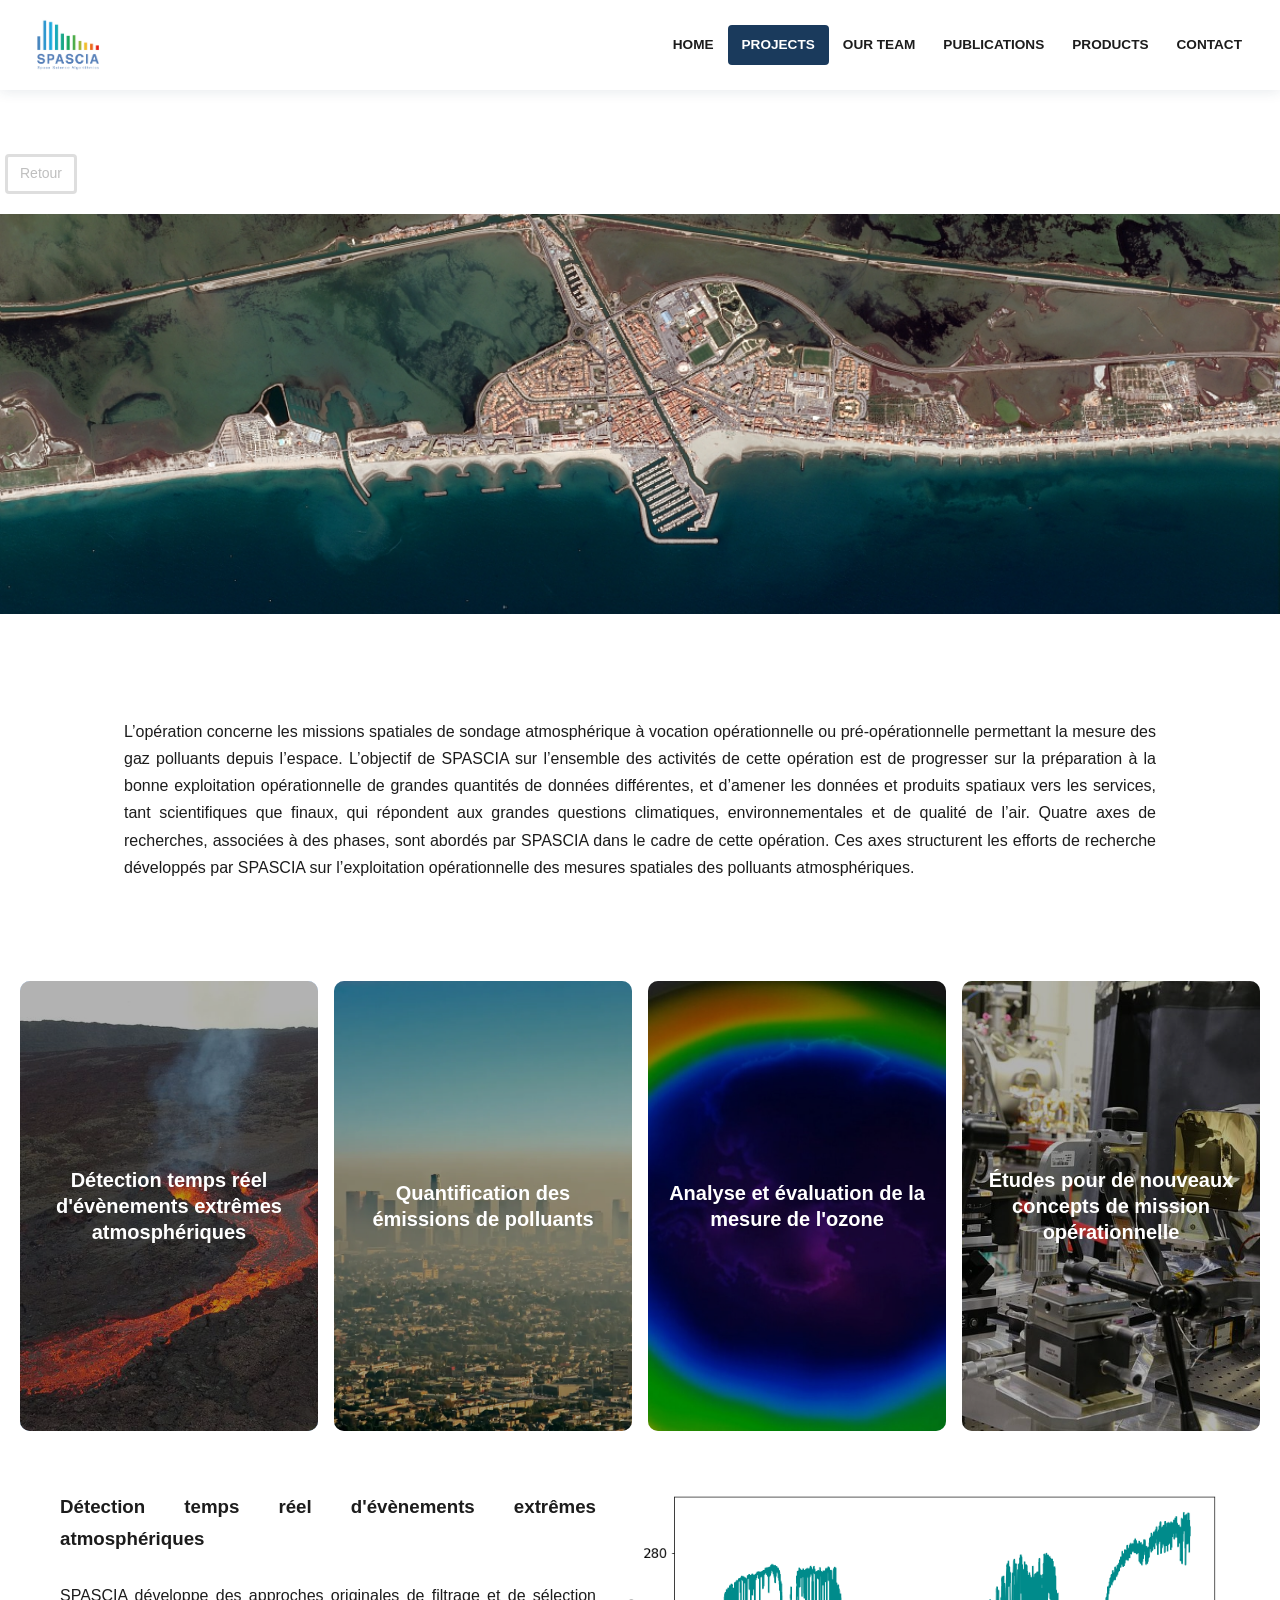
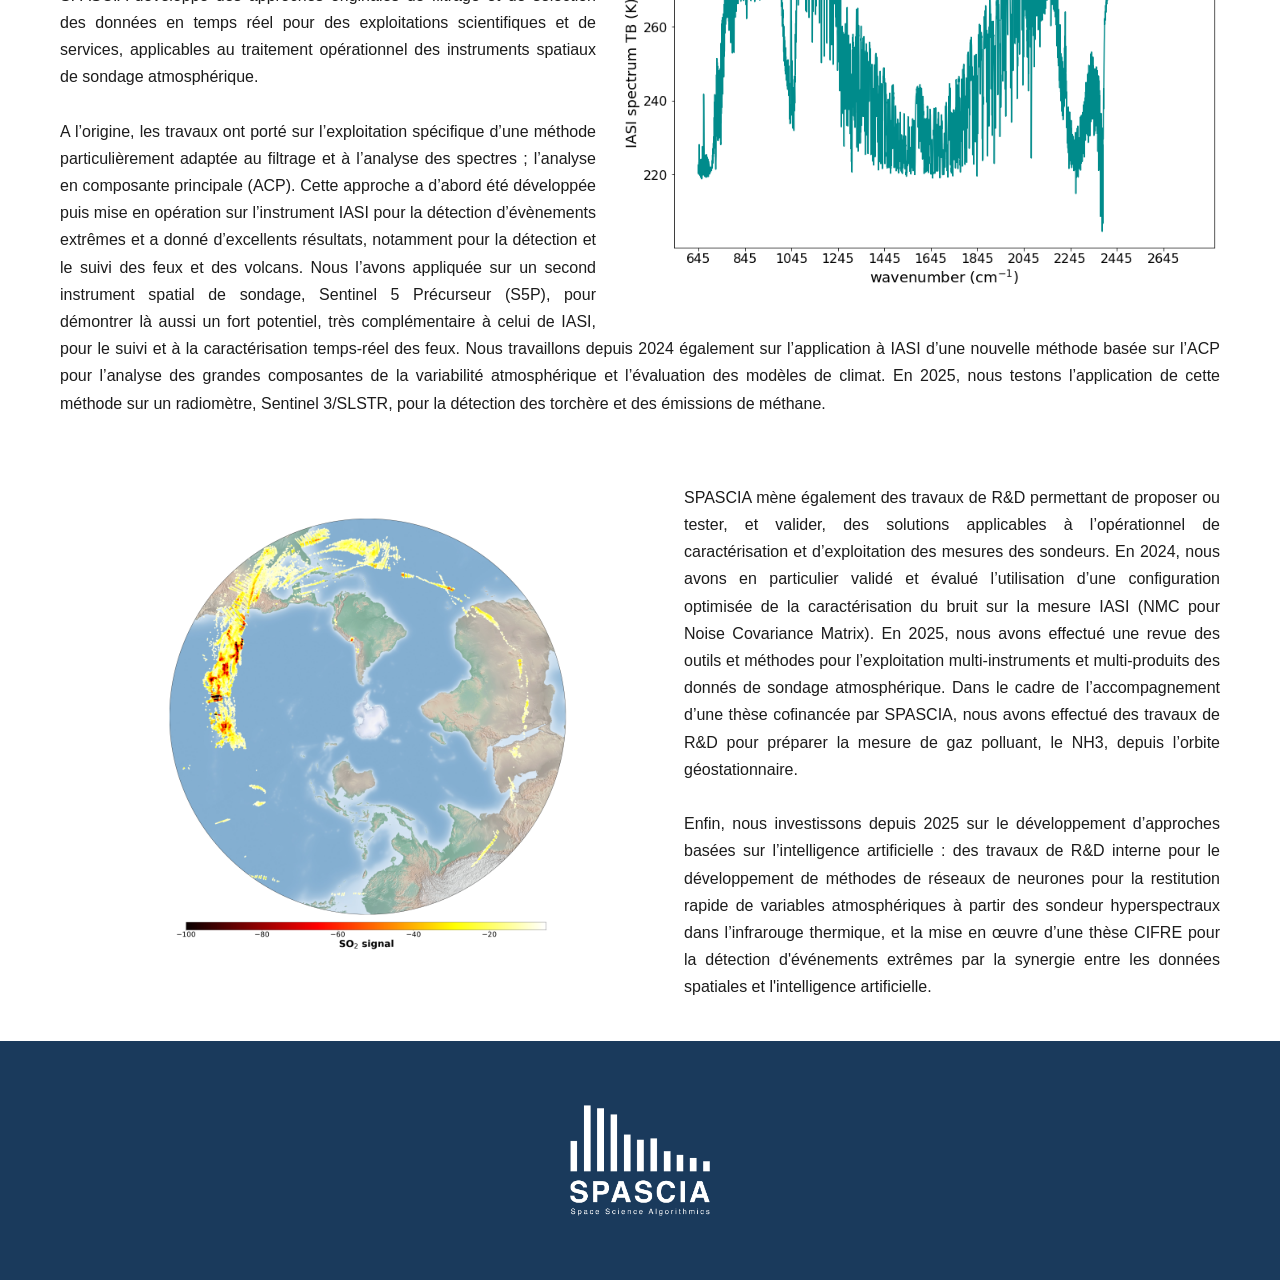
==== SpasciaV1/exomcash.html @ bf650412 "Initial commit" ====
<!DOCTYPE html>
<html lang="en">

<head>

    <meta charset="UTF-8">
    <meta name="viewport" content="width=device-width, initial-scale=1.0">

    <title>SPASCIA – Space Science & Algorithmics</title>

    <!-- Google Fonts -->
    <link rel="preconnect" href="https://fonts.googleapis.com">
    <link rel="preconnect" href="https://fonts.gstatic.com" crossorigin>

    <link href="https://fonts.googleapis.com/css2?family=Playfair+Display:wght@400;700;800&display=swap" rel="stylesheet">

    <!-- CSS -->

    <link rel="stylesheet" href="../css/main.css">
    <link rel="stylesheet" href="../css/header.css">
    <link rel="stylesheet" href="../css/hero.css">
    <link rel="stylesheet" href="../css/cards.css">
    <link rel="stylesheet" href="../css/responsive.css">

</head>

<body>

<header>

    <div class="header-inner">

        <div class="nav-left">

            <a href="index.html" class="nav-logo">

                <img src="../Media/logo_spascia.jpg" alt="Spascia">

            </a>

        </div>

        <nav class="nav-center">

            <a href="home.html">Home</a>

            <a href="projects.html">Projects</a>

            <a href="team.html">Our team</a>

            <a href="publications.html">Publications</a>

            <a href="products.html">Products</a>

            <a href="contact.html">Contact</a>

        </nav>

    </div>

</header>

<main>

    <section id="exomcash_projects" class="page">

        <section class="hero-project-banner">

                <a href="projects.html" class="btn-back">
                    <span>Retour</span>
                </a>

                <div class="hero-project-banner__media">
                    <img src="../Media/exomcash.jpg" alt="Illustration exomcash" class="hero-project-banner__img">
                </div>

        </section>

        <section class="text-spascia">
            L’opération concerne les missions spatiales de sondage atmosphérique à vocation opérationnelle ou pré-opérationnelle permettant la mesure des gaz polluants depuis l’espace. 
            L’objectif de SPASCIA sur l’ensemble des activités de cette opération est de progresser sur la préparation à la bonne exploitation opérationnelle de grandes quantités de 
            données différentes, et d’amener les données et produits spatiaux vers les services, tant scientifiques que finaux, qui répondent aux grandes questions climatiques, 
            environnementales et de qualité de l’air.

            Quatre axes de recherches, associées à des phases, sont abordés par SPASCIA dans le cadre de cette opération. 
            Ces axes structurent les efforts de recherche développés par SPASCIA sur l’exploitation opérationnelle des mesures spatiales des polluants atmosphériques.
        </section>

        <section class="solutions"> 
            <div class="exomcash-grid">

                <div class="box" data-axe="detection_exocamsh">
                    <img src="../Media/volcan.jpg" class="hero-exomcash-img" loading="lazy" decoding="async">
                    <div class="exom-overlay">
                        <h3>Détection temps réel d'évènements extrêmes atmosphériques</h3>
                    </div>
                </div>

                <div class="box" data-axe="quantification_exocamsh">
                    <img src="../Media/smog.webp" class="hero-exomcash-img" loading="lazy" decoding="async">
                    <div class="exom-overlay">
                        <h3>Quantification des émissions de polluants</h3>
                    </div>
                </div>

                <div class="box" data-axe="ozone_exocamsh">
                    <img src="../Media/esa_ozone.jpg" class="hero-exomcash-img" loading="lazy" decoding="async">
                    <div class="exom-overlay">
                        <h3>Analyse et évaluation de la mesure de l'ozone</h3>
                    </div>
                </div>

                <div class="box" data-axe="concepts_exocamsh">
                    <img src="../Media/iasiNG.jpg" class="hero-exomcash-img" loading="lazy" decoding="async">
                    <div class="exom-overlay">
                        <h3>Études pour de nouveaux concepts de mission opérationnelle</h3>
                    </div>
                </div>
            </div>
        </section>

        <section class="axe-detail" id="axe-detail">
            <!-- Rempli dynamiquement par JS -->
        </section>



    </section>

</main>

<footer>
    <div class="footer-centered" role="contentinfo">

        <div class="footer-centered__container">
            
            <!-- Logo -->
            <a href="#" class="footer-centered__logo" aria-label="Homepage">
                <img src="../Media/logo_spascia_white.png">
            </a>
</footer>

<script src="../js/utils.js"></script>
<script src="../js/csv.js"></script>
<script src="../js/products.js"></script>
<script src="../js/pagination.js"></script>
<script src="../js/navigation.js"></script>
<script src="../js/slider.js"></script>
<script src="../js/main.js"></script>
<script src="../js/exomcash.js"></script>

</body>


</html>
---- css/main.css ----
/* =======================================
   VARIABLES
======================================= */

:root {

    --primary:#1a3a5c;

    --primary-light:#2a5a8c;

    --accent:#3e8bc4;

    --foreground:#1c1c1c;

    --foreground-light:#5a6270;

    --background:#ffffff;

    --bg-alt:#f5f7fa;

    --separator:#d0dce8;

    --radius:8px;

    --max-width:1080px;

    --nav-height:100px;

    --font-display: 'Playfair Display', Georgia, serif;

    --font-body: 'Source Sans 3', 'Helvetica Neue', sans-serif;


}

/* =======================================
   RESET
======================================= */

*,
*::before,
*::after{

    margin:0;

    padding:0;

    box-sizing:border-box;

}

html{

    scroll-behavior:smooth;

}

body{

    background:var(--background);

    color:var(--foreground);

    font-family:var(--font-body);

    font-size:16px;

    line-height:1.7;

}

img{

    display:block;

    max-width:100%;

}

a{

    color:inherit;

    text-decoration:none;

}

ul{

    list-style:none;

}

/* =======================================
   CONTAINERS
======================================= */

.container{

    width:min(100% - 48px,var(--max-width));

    margin:auto;

}

.text-spascia{
    max-width:var(--max-width);
    margin:auto;
    padding:40px 24px;
    text-align: justify;
}

.text-spascia p{
    margin-bottom:20px;
    text-align:justify;
}

.text-spascia ol{
    padding-left:24px;
    margin-bottom:24px;
}

.home-title {
    font-size : 30px;
    font-weight: bold;
    max-width:var(--max-width);
    margin: auto;
    text-align: center;
}

/* =======================================
   UTILITAIRES
======================================= */

.hidden{

    display:none;

}

.center{

    text-align:center;

}

.mt-2{

    margin-top:2rem;

}

.mb-2{

    margin-bottom:2rem;

}
---- css/header.css ----
/* ── HEADER ── */


header {
  position: sticky;
  top: 0;
  z-index: 9999;
  background: var(--background);
  box-shadow: 0 2px 12px rgba(26, 58, 92, 0.10);
}

.header-inner {
  position: relative;
  display: flex;
  align-items: center;
  justify-content: space-between;
  padding: 0 24px;
  height: 90px;
}

/* Logo */
.nav-left { display: flex; align-items: center; gap: 12px; }
.nav-logo img { height: 70px; display: block; }

/* Navigation links */
.nav-center { display: flex; align-items: center; }

.nav-center a {
  font-size: 0.85rem;
  font-weight: 600;
  text-transform: uppercase;
  padding: 8px 14px;
  text-decoration: none;
  color: var(--foreground);
  border-radius: 4px;
  transition: background 0.2s, color 0.2s;
}

.nav-center a:hover,
.nav-center a.active {
  background: var(--primary);
  color: #fff;
}

/* ── FOOTER ── */


.footer-centered {
    background-color: var(--primary);
    color: white;
    padding: 2.5rem 1.5rem;
    border-top: 1px solid;
    text-align: center;
}

.footer-centered__container {
    max-width: 800px;
    margin: 0 auto;
    
    /* Core layout styles */
    display: flex;
    flex-direction: column;
    align-items: center;
    gap: 1.5rem;
}

.footer-centered__logo {
    display: block;
    width: 25%;
    height: auto;
}
---- css/hero.css ----
/* ==========================================================
   HERO SECTION
   ========================================================== */

.hero-section {
    position: relative;
    width: 100%;
    height: 100vh;
    min-height: 600px;
    overflow: hidden;
    display: flex;
    align-items: center;
}


/* ==========================================================
   BACKGROUND FALLBACK
   ========================================================== */

.hero-video-fallback {
    position: absolute;
    inset: 0;

    background: linear-gradient(
        135deg,
        #051a2e 0%,
        #0c3a5a 25%,
        #0C80A1 60%,
        #0a5f78 100%
    );

    background-size: 400% 400%;

    animation: gradientShift 12s ease infinite;

    z-index: 0;
}

@keyframes gradientShift {

    0%,
    100% {
        background-position: 0% 50%;
    }

    50% {
        background-position: 100% 50%;
    }

}


/* ==========================================================
   STARS
   ========================================================== */

.hero-stars {

    position: absolute;

    inset: 0;

    z-index: 1;

    pointer-events: none;

    background-image:
        radial-gradient(1px 1px at 15% 20%, rgba(255,255,255,.7) 0%, transparent 100%),
        radial-gradient(1px 1px at 35% 60%, rgba(255,255,255,.5) 0%, transparent 100%),
        radial-gradient(1.5px 1.5px at 55% 35%, rgba(255,255,255,.6) 0%, transparent 100%),
        radial-gradient(1px 1px at 75% 70%, rgba(255,255,255,.4) 0%, transparent 100%),
        radial-gradient(1px 1px at 90% 15%, rgba(255,255,255,.5) 0%, transparent 100%),
        radial-gradient(1px 1px at 5% 80%, rgba(255,255,255,.3) 0%, transparent 100%),
        radial-gradient(1.5px 1.5px at 65% 90%, rgba(255,255,255,.4) 0%, transparent 100%),
        radial-gradient(1px 1px at 25% 45%, rgba(255,255,255,.6) 0%, transparent 100%),
        radial-gradient(1px 1px at 80% 40%, rgba(255,255,255,.3) 0%, transparent 100%),
        radial-gradient(2px 2px at 45% 10%, rgba(255,255,255,.5) 0%, transparent 100%);

    animation: twinkle 6s ease-in-out infinite alternate;

}

@keyframes twinkle {

    from {
        opacity: .6;
    }

    to {
        opacity: 1;
    }

}


/* ==========================================================
   VIDEO
   ========================================================== */

.hero-video-bg {

    position: absolute;

    inset: 0;

    width: 100%;

    height: 100%;

    object-fit: cover;

    z-index: 0;

}


/* ==========================================================
   OVERLAY
   ========================================================== */

.hero-overlay {

    position: absolute;

    inset: 0;

    z-index: 2;

    background: linear-gradient(
        to right,
        rgba(5,26,46,.78) 0%,
        rgba(5,26,46,.55) 55%,
        rgba(5,26,46,.20) 100%
    );

}


/* ==========================================================
   CONTENT
   ========================================================== */

.hero-content {

    position: relative;

    z-index: 3;

    width: 100%;

    max-width: var(--max-width);

    margin: 0 auto;

    padding: 0 2rem;

    padding-top: var(--nav-height);

}

.hero-text {

    max-width: 560px;

}


/* ==========================================================
   ANIMATIONS
   ========================================================== */

.hero-eyebrow,
.hero-title,
.hero-subtitle,
.hero-cta {

    opacity: 0;

    transform: translateY(20px);

}


/* ==========================================================
   EYEBROW
   ========================================================== */

.hero-eyebrow {

    margin-bottom: 1rem;

    color: rgba(255,255,255,.65);

    text-transform: uppercase;

    letter-spacing: .2em;

    font-weight: 600;

    font-family: var(--font-display);

    animation: heroFadeUp .8s ease .3s forwards;

}


/* ==========================================================
   TITLE
   ========================================================== */

.hero-title {

    margin-bottom: 1.25rem;

    color: white;

    line-height: 1.1;

    font-size: clamp(2.5rem,5vw,4rem);

    font-family: var(--font-display);

    font-weight: 800;

    letter-spacing: -.03em;

    animation: heroFadeUp .8s ease .5s forwards;

}

.hero-title .accent {

    color: #4fc3e8;

}


/* ==========================================================
   SUBTITLE
   ========================================================== */

.hero-subtitle {

    margin-bottom: 2.5rem;

    color: rgba(255,255,255,.82);

    font-size: 1.05rem;

    line-height: 1.65;

    animation: heroFadeUp .8s ease .7s forwards;

}


/* ==========================================================
   CTA
   ========================================================== */

.hero-cta {

    animation: heroFadeUp .8s ease .9s forwards;

}

.btn-discover {

    display: inline-flex;

    align-items: center;

    gap: .6rem;

    padding: .85rem 2rem;

    border: 2px solid transparent;

    border-radius: 4px;

    background: var(--primary);

    color: white;

    cursor: pointer;

    text-transform: uppercase;

    text-decoration: none;

    letter-spacing: .06em;

    font-size: .9rem;

    font-weight: 700;

    font-family: var(--font-display);

    box-shadow: 0 4px 24px rgba(12,128,161,.35);

    transition:
        background .25s ease,
        transform .2s ease,
        box-shadow .25s ease;

}

.btn-discover:hover {

    background: #0a6e8c;

    color: white;

    text-decoration: none;

    transform: translateY(-2px);

    box-shadow: 0 8px 32px rgba(12,128,161,.45);

}

.btn-discover svg {

    transition: transform .25s ease;

}

.btn-discover:hover svg {

    transform: translateY(3px);

}


/* ==========================================================
   HERO IMAGE
   ========================================================== */

.hero-image {

    max-width: 860px;

    margin: 32px auto;

    overflow: hidden;

    border-radius: var(--radius);

    box-shadow: 0 8px 32px rgba(26,58,92,.15);

}

.hero-image img {

    width: 100%;

    display: block;

}


/* ==========================================================
   FADE ANIMATION
   ========================================================== */

@keyframes heroFadeUp {

    to {

        opacity: 1;

        transform: translateY(0);

    }

}

/* ==========================================================
   BACK BUTTON
   ========================================================== */

.btn-back {
    display: inline-block;
    padding: 5px 12px;
    border: solid;
    border-color: rgba(128, 128, 128, 0.5);
    border-radius: 4px;
    /* background-color: #0a6e8c; */
    /* color: #fff; */
    color: grey;
    text-decoration: none;
    text-align: center;
    font-size: 14px;
    cursor: pointer;
    transition: 0.5s;
    margin-bottom: 20px;
    margin-left: 5px;
    opacity: 0.5;
}

.btn-back span {
    display: inline-block;
    position: relative;
    transition: 0.5s;
}

.btn-back span::after {
    content: "«";
    position: absolute;
    left: -18px;
    opacity: 0;
    transition: 0.5s;
}

.btn-back:hover span {
    padding-left: 18px;
}

.btn-back:hover span::after {
    opacity: 1;
    left: 0;
}
---- css/cards.css ----
/* ==========================================================
   CARDS
   ========================================================== */

/* ---------- Section globale ---------- */

.solutions,
.projects {
    padding: 60px 20px;
}


/* ---------- Grille classique (3 colonnes) ---------- */

.grid3 {
    display: grid;
    grid-template-columns: repeat(3, 1fr);
    gap: 20px;
    margin-bottom: 40px;
}


/* ---------- Grille Exomcash (4 colonnes) ---------- */

.exomcash-grid {
  display: grid;
  grid-template-columns: repeat(4, 1fr);
  gap: 16px;
}

.megese-grid {
  display: grid;
  grid-template-columns: repeat(3, 1fr);
  gap: 16px;
}

.box {
  position: relative;      /* nécessaire pour positionner l'image et l'overlay */
  padding: 0;
  background: #e5e7eb;     /* couleur de secours si pas d'image */
  border-radius: 10px;
  text-align: center;
  height: 450px;
  cursor: pointer;
  overflow: hidden;        /* pour rogner proprement l'image */
  transition: transform 0.15s ease, box-shadow 0.2s ease;
}

.box:hover {
  transform: translateY(-2px);
  box-shadow: 0 6px 16px rgba(0,0,0,.15);
}

.box.active {
  outline: 3px solid #93c5fd;
  outline-offset: -3px;
}

.hero-exomcash-img {
  position: absolute;
  inset: 0;
  width: 100%;
  height: 100%;
  object-fit: cover;       /* rogne l'image pour remplir la case */
  object-position: center;
  z-index: 1;
}

.exom-overlay {
  position: absolute;
  inset: 0;
  z-index: 2;
  display: flex;
  align-items: center;
  justify-content: center;
  padding: 0 20px;
  background: rgba(0,0,0,.30);
  transition: background 0.2s ease;
}

.box:hover .exom-overlay {
  background: rgba(0,0,0,.55);
}

.exom-overlay h3 {
  color: white;
  font-size: 20px;
  line-height: 1.3;
  text-align: center;
  margin: 0;
}


/* ---------- Zone de détail (contenu dynamique sous la grille) ---------- */

.axe-detail {
    margin: 0 30px 30px;
}

.axe-detail__section {
    display: flow-root;
    margin-bottom: 40px;
    text-align: justify;
}

/* ---------- Image ---------- */

.axe-detail__img-wrapper {
    position: relative;
    display: block;
}

.axe-detail__img-wrapper--left {
    float: left;
    margin: 0 24px 20px 0;
}

.axe-detail__img-wrapper--right {
    float: right;
    margin: 0 0 20px 24px;
}

.axe-detail__img {
    display: block;
    width: 100%;
    max-width: 600px;
    min-width: 300px;
    height: auto;
    border-radius: 8px;
    cursor: pointer;
}

/* ---------- Texte ---------- */

.axe-detail__section p {
    white-space: pre-line;
    line-height: 1.7;
}

/* ---------- Bulle ---------- */

.axe-detail__comment {
    position: absolute;
    left: 50%;
    bottom: calc(100% + 12px);
    transform: translateX(-50%);

    width: 340px;
    max-width: min(340px, 90vw);

    padding: 12px 14px;

    background: rgba(30, 30, 30, 0.95);
    color: #fff;

    border-radius: 8px;
    box-shadow: 0 8px 20px rgba(0,0,0,.25);

    font-size: 0.85rem;
    line-height: 1.5;
    text-align: left;

    opacity: 0;
    visibility: hidden;
    pointer-events: none;

    transition:
        opacity .2s ease,
        visibility .2s ease,
        transform .2s ease;

    z-index: 1000;
}

/* Triangle */

.axe-detail__comment::after {
    content: "";
    position: absolute;
    top: 100%;
    left: 50%;
    transform: translateX(-50%);

    border-width: 8px;
    border-style: solid;
    border-color: rgba(30,30,30,.95) transparent transparent transparent;
}

/* Affichage */

.axe-detail__img-wrapper:hover .axe-detail__comment,
.axe-detail__img-wrapper.is-open .axe-detail__comment {
    opacity: 1;
    visibility: visible;
    pointer-events: auto;
    transform: translateX(-50%) translateY(-4px);
}

/* Texte */

.axe-detail__comment strong {
    color: white;
}

.axe-detail__comment a {
    color: #9fd3ff;
    text-decoration: underline;
}

.axe-detail__comment a:hover {
    color: #cfe9ff;
}

/* Apparition au survol */
.axe-detail__img-wrapper:hover .axe-detail__comment {
    opacity: 1;
    visibility: visible;
    transform: translateX(-50%) translateY(-4px);
}

/* Petit triangle sous la bulle */
.axe-detail__comment::after {
    content: "";
    position: absolute;

    top: 100%;
    left: 50%;
    transform: translateX(-50%);

    border-width: 8px;
    border-style: solid;
    border-color: rgba(30,30,30,.95) transparent transparent transparent;
}

/* Titres ("Source :", "Licence :", etc.) */
.axe-detail__comment strong {
    color: #fff;
}

/* Lien */
.axe-detail__comment a {
    color: #9fd3ff;
    text-decoration: underline;
}

.axe-detail__comment a:hover {
    color: #cfe9ff;
}

/* ---------- Card ---------- */

.card{
    display:flex;
    flex-direction:column;
}

.card-image{
    position:relative;
    height:400px;
    overflow:hidden;
    border-radius:12px;
}

.card-content{
    padding:20px 0;
}

.card img{
    width:100%;
    height:100%;
    object-fit:cover;
}

/* .card:hover img {
    transform: scale(1.1);
} */

/* ---------- Overlay ---------- */

.overlay{
    position:absolute;
    inset:0;
    display:flex;
    justify-content:center;
    align-items:center;
    background:rgba(0,0,0,.35);
    transition:background .3s ease;
}

.card:hover .overlay{
    background:rgba(0,0,0,.55);
}

.overlay h3 {
    color: white;
    font-size: 22px;
    text-align: center;
    padding: 0 15px;
}

/* ---------- Description ---------- */

.card p {
    margin-top: 15px;
    font-size: 1rem;
    line-height: 1.6;
    text-align: justify;
}


/* ==========================================================
   PROJECT BANNER
   ========================================================== */

.hero-project-banner {
    position: relative;
    width: 100%;
    margin: 4rem 0;
}

.hero-project-banner__media {
    width: 100%;
    height: 400px;
    overflow: hidden;
}

.hero-project-banner__img {
    width: 100%;
    height: 100%;
    object-fit: cover;
    object-position: center;
}

.hero-project-banner__label {
    position: absolute;
    left: 0;
    bottom: -50px;
    width: 600px;
    height: 150px;
    display: flex;
    align-items: center;
    background: #0c3a5a;
    border-radius: 0 4px 4px 0;
    padding: .8rem 1.5rem;
    box-shadow: 0 4px 10px rgba(0,0,0,.10);
}

.hero-project-banner__label h1 {
    margin: 0;
    color: white;
    font-family: var(--font-display);
    font-size: 2.5rem;
}

.hero-project-banner__caption {
    position: absolute;
    right: 10px;
    bottom: 10px;
    padding: 2px 6px;
    border-radius: 3px;
    background: rgba(0,0,0,.40);
    color: white;
    font-size: .7rem;
}
---- css/responsive.css ----
/* ==========================================================
   RESPONSIVE
   ========================================================== */


/* ==========================================================
   TABLETTE
   ========================================================== */

@media (max-width: 992px) {

    /* ---------- Header ---------- */

    .header-inner {

        padding: 0 16px;

    }

    .nav-center {

        gap: 4px;

    }

    .nav-center a {

        padding: 8px 10px;

        font-size: .8rem;

    }


    /* ---------- Hero ---------- */

    .hero-content {

        padding: 0 1.5rem;

        padding-top: var(--nav-height);

    }

    .hero-title {

        font-size: clamp(2.2rem, 6vw, 3.5rem);

    }

    .hero-subtitle {

        font-size: 1rem;

    }


    /* ---------- Cartes ---------- */

    .grid3 {

        grid-template-columns: repeat(2, 1fr);

    }

    .card-descriptions {

        grid-template-columns: repeat(2, 1fr);

    }


    /* ---------- Project Banner ---------- */

    .hero-project-banner__media {

        height: 280px;

    }

    .hero-project-banner__label {

        width: 380px;

        height: 150px;

        bottom: -35px;

    }

    .hero-project-banner__label h1 {

        font-size: 2rem;

    }

}


/* ==========================================================
   MOBILE
   ========================================================== */

@media (max-width: 768px) {

    /* ---------- Header ---------- */

    .header-inner {

        flex-direction: column;

        justify-content: center;

        height: auto;

        padding: 20px;

    }

    .nav-left {

        margin-bottom: 15px;

    }

    .nav-logo img {

        height: 60px;

    }

    .nav-center {

        flex-wrap: wrap;

        justify-content: center;

    }

    .nav-center a {

        padding: 8px;

    }


    /* ---------- Hero ---------- */

    .hero-section {

        min-height: 500px;

    }

    .hero-content {

        padding: 0 24px;

    }

    .hero-text {

        max-width: 100%;

    }

    .hero-title {

        font-size: 2.4rem;

    }

    .hero-subtitle {

        font-size: .95rem;

    }


    /* ---------- Image ---------- */

    .hero-image {

        margin: 24px 16px;

    }


    /* ---------- Texte ----------

    .text-spascia {

        padding: 32px 20px;

    } */


    /* ---------- Cartes ---------- */

    .grid3 {

        grid-template-columns: 1fr;

    }

    .card-descriptions {

        grid-template-columns: 1fr;

    }


    /* ---------- Project Banner ---------- */

    .hero-project-banner__media {

        height: 180px;

    }

    .hero-project-banner__label {

        width: 280px;

        height: 90px;

        bottom: -15px;

        padding: 1rem;

    }

    .hero-project-banner__label h1 {

        font-size: 1.4rem;

    }

    .hero-project-banner__caption {

        display: none;

    }


    /* ---------- Tableau ---------- */

    .data-table-section {

        padding: 0 16px 40px;

    }

    .data-table-meta {

        flex-direction: column;

        align-items: flex-start;

    }

}


/* ==========================================================
   PETITS SMARTPHONES
   ========================================================== */

@media (max-width: 480px) {

    .hero-title {

        font-size: 2rem;

    }

    .hero-eyebrow {

        font-size: .75rem;

    }

    .hero-subtitle {

        font-size: .9rem;

    }

    .btn-discover {

        width: 100%;

        justify-content: center;

    }

    /* .text-spascia {

        padding: 24px 16px;

    } */

    .article-header h1 {

        font-size: 2rem;

    }

}
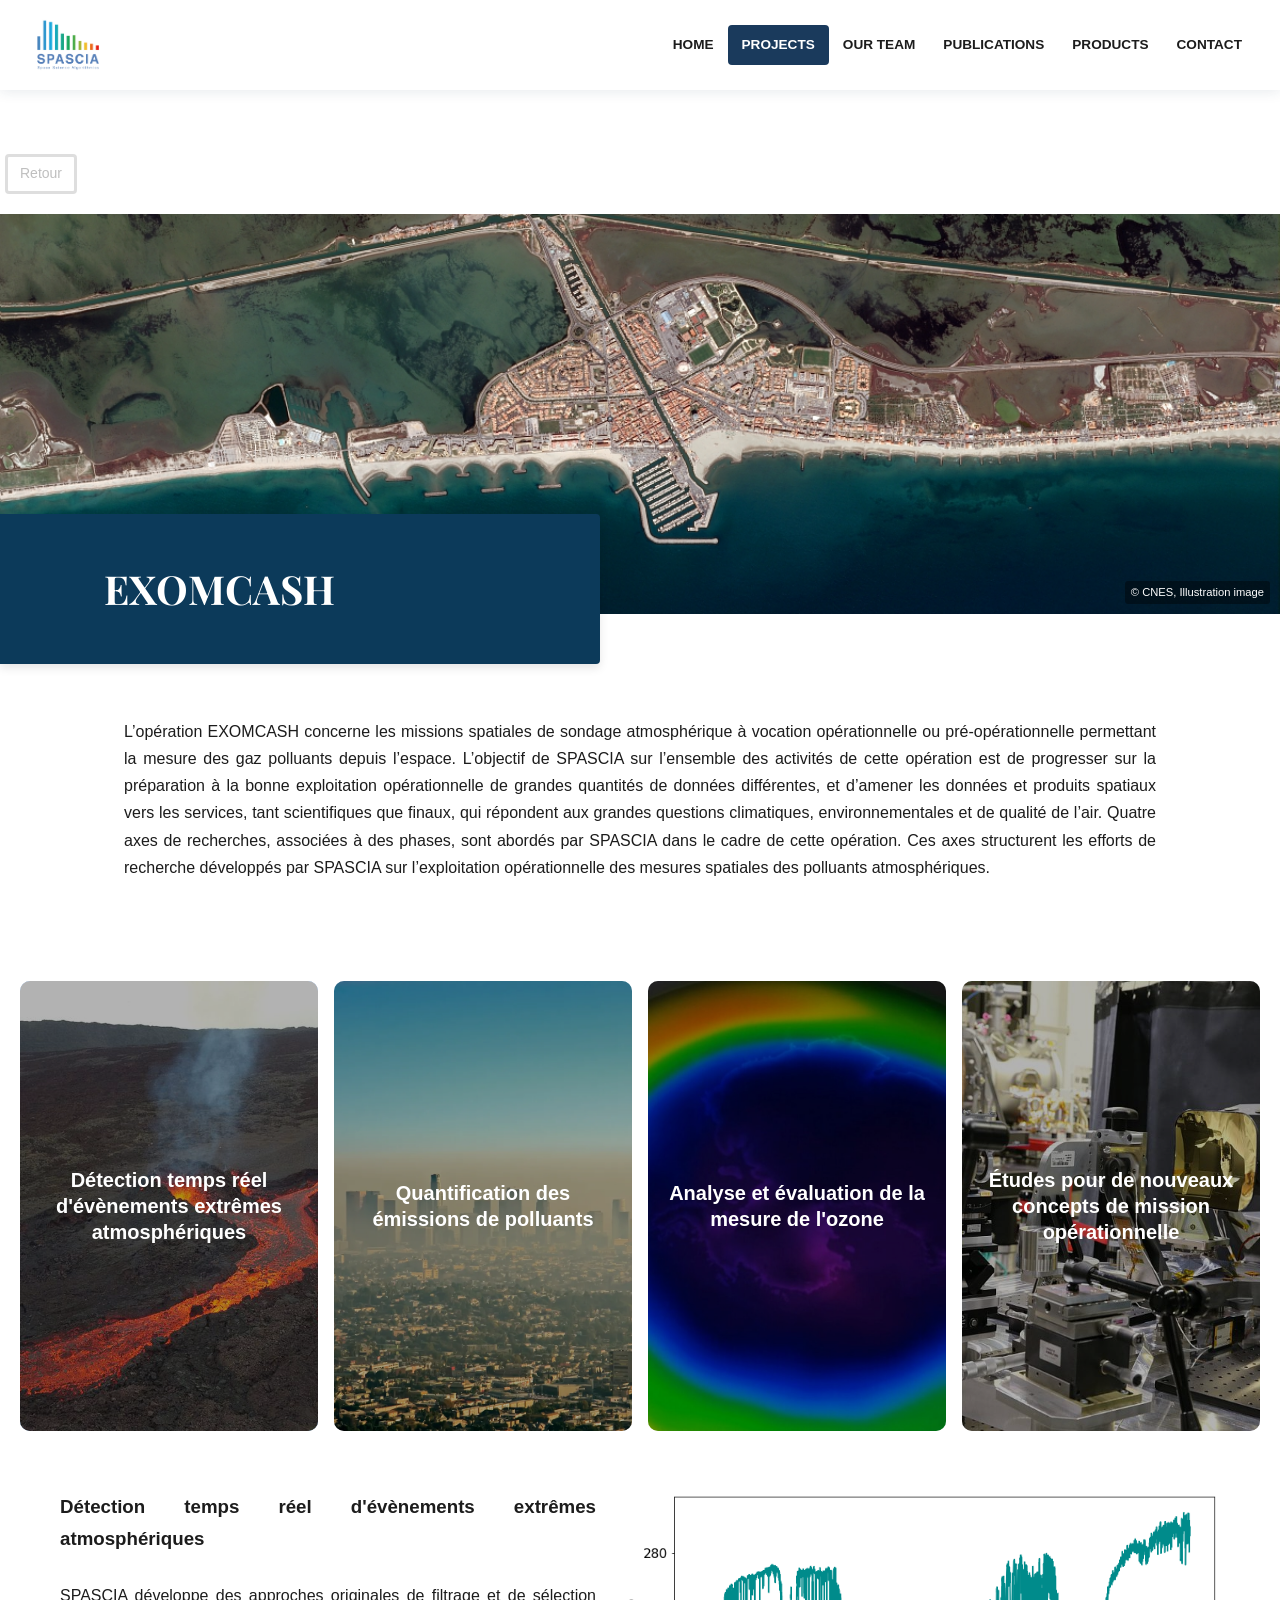
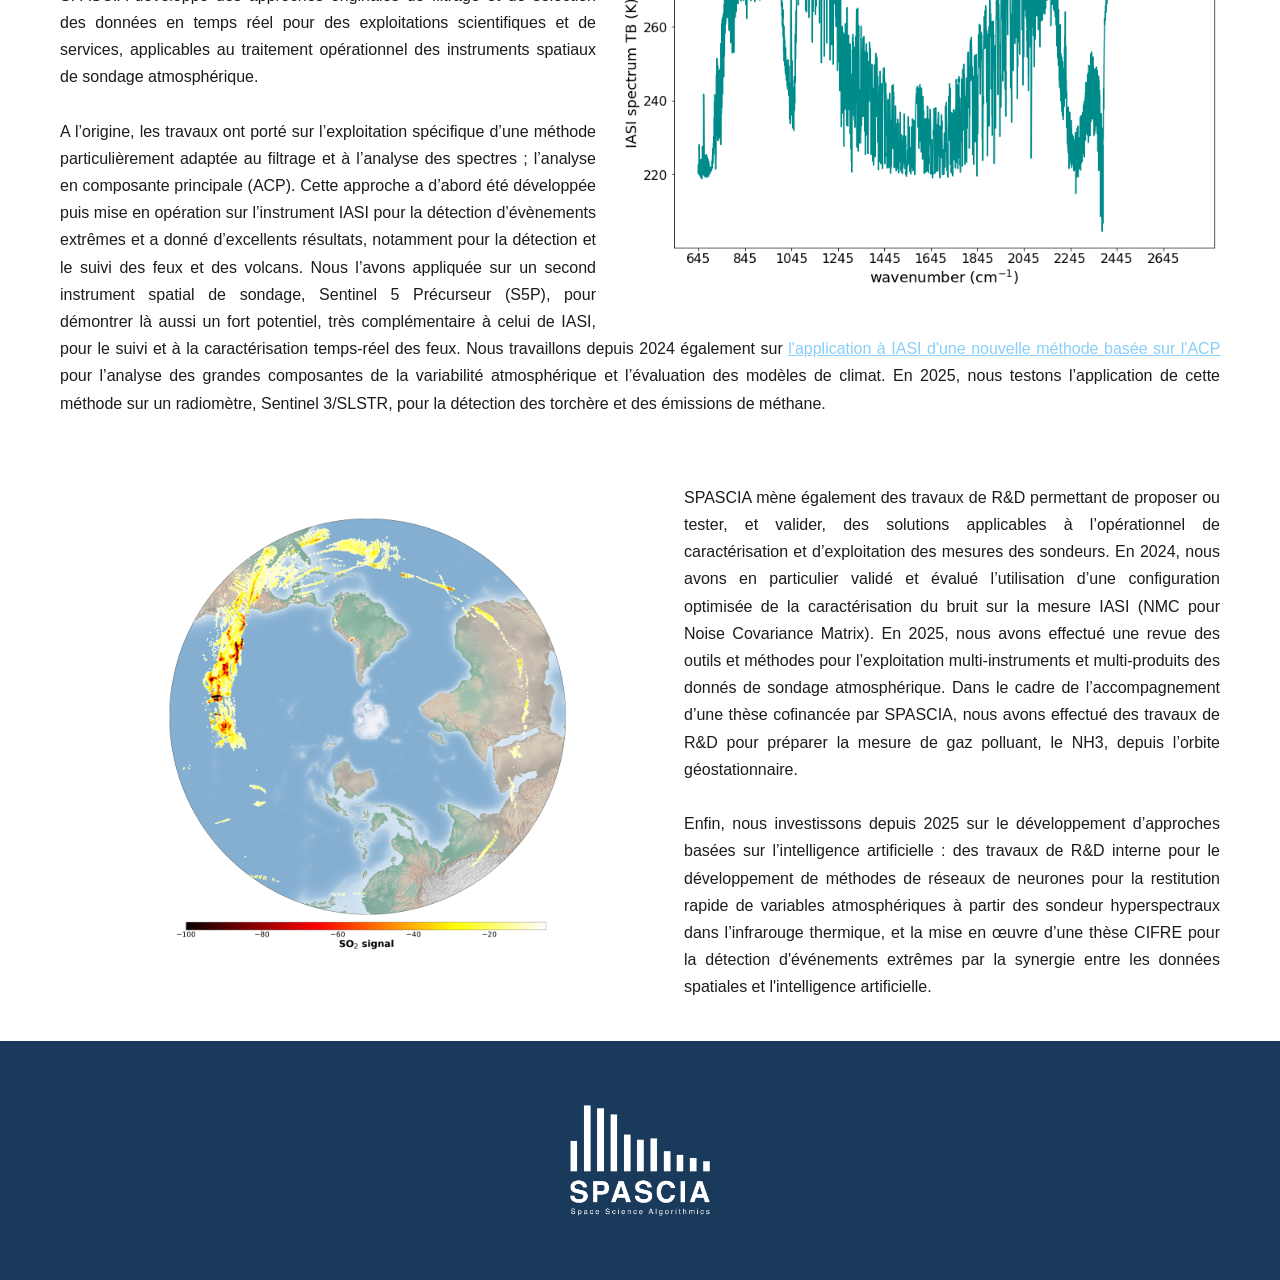
==== commit d7f09409: "test commit" ====
--- a/SpasciaV1/exomcash.html
+++ b/SpasciaV1/exomcash.html
@@ -64,7 +64,7 @@
 
     <section id="exomcash_projects" class="page">
 
-        <section class="hero-project-banner">
+        <!-- <section class="hero-project-banner">
 
                 <a href="projects.html" class="btn-back">
                     <span>Retour</span>
@@ -74,10 +74,32 @@
                     <img src="../Media/exomcash.jpg" alt="Illustration exomcash" class="hero-project-banner__img">
                 </div>
 
+        </section> -->
+
+        <section id="projects" class="page">
+
+        <section class="hero-project-banner">
+
+            <a href="projects.html" class="btn-back">
+                <span>Retour</span>
+            </a>
+
+            <div class="hero-project-banner__media">
+            <img src="../Media/exomcash.jpg" alt="Illustration exomcash" class="hero-project-banner__img">
+            </div>
+
+            <div class="hero-project-banner__label">
+            <h1>&emsp;&emsp;EXOMCASH</h1>
+            </div>
+
+            <div class="hero-project-banner__caption">
+            © CNES, Illustration image
+            </div>
+
         </section>
 
         <section class="text-spascia">
-            L’opération concerne les missions spatiales de sondage atmosphérique à vocation opérationnelle ou pré-opérationnelle permettant la mesure des gaz polluants depuis l’espace. 
+            L’opération EXOMCASH concerne les missions spatiales de sondage atmosphérique à vocation opérationnelle ou pré-opérationnelle permettant la mesure des gaz polluants depuis l’espace. 
             L’objectif de SPASCIA sur l’ensemble des activités de cette opération est de progresser sur la préparation à la bonne exploitation opérationnelle de grandes quantités de 
             données différentes, et d’amener les données et produits spatiaux vers les services, tant scientifiques que finaux, qui répondent aux grandes questions climatiques, 
             environnementales et de qualité de l’air.
--- a/css/cards.css
+++ b/css/cards.css
@@ -247,6 +247,11 @@
     color: #cfe9ff;
 }
 
+.axe-detail__link{
+    color: lightskyblue;
+    text-decoration: underline;
+}
+
 /* ---------- Card ---------- */
 
 .card{
